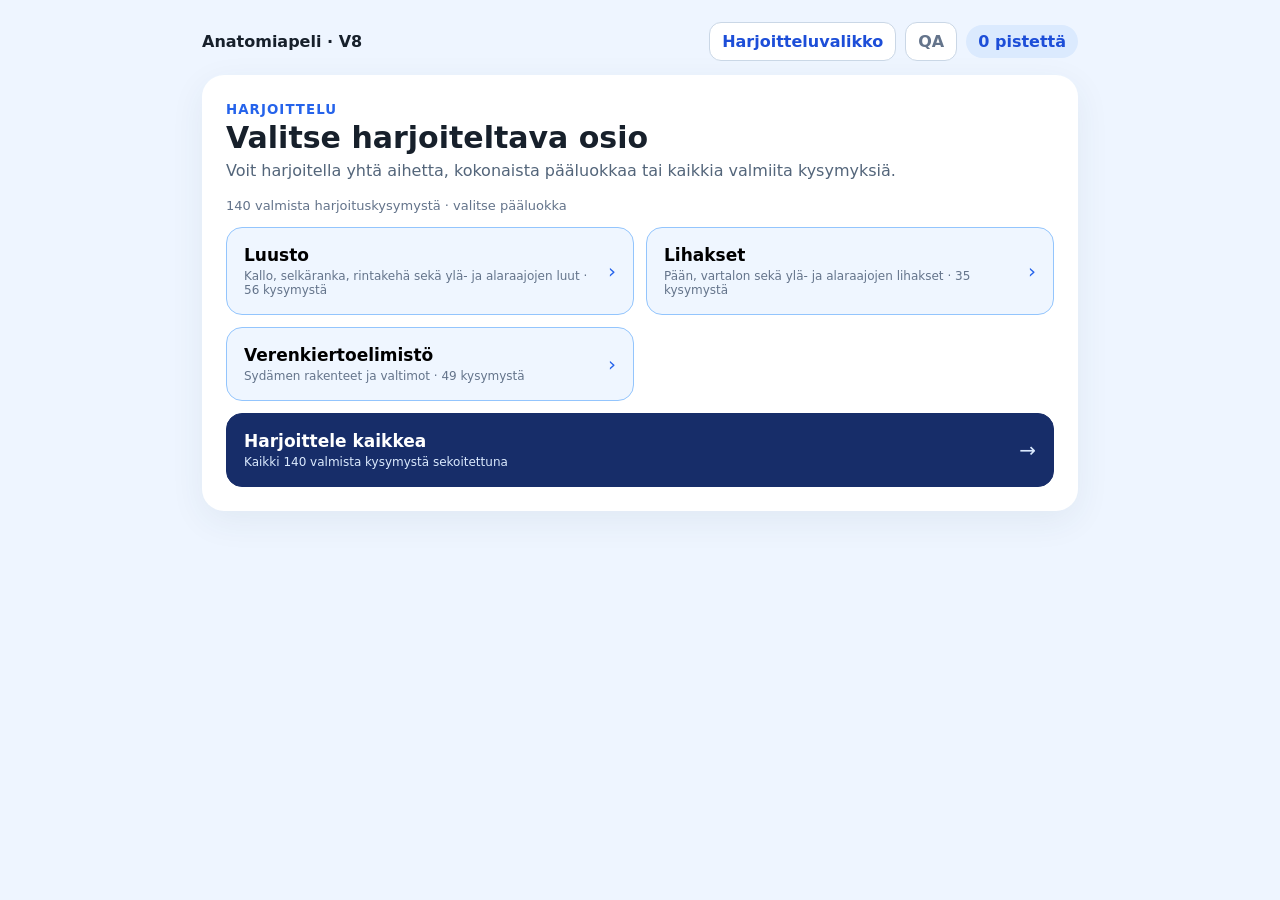
==== index.html @ 7f44dfff "Navigaatio v1 – harjoitteluvalikko ja pääluokat" ====
<!doctype html><html lang="fi"><head><meta charset="utf-8"><meta name="viewport" content="width=device-width,initial-scale=1"><title>Anatomiapeli V8</title><link rel="stylesheet" href="styles.css?v=nav-proto-1"></head><body><main class="shell"><div class="top"><span>Anatomiapeli · V8</span><div class="topActions"><button id="homeBtn" class="qaLink">Harjoitteluvalikko</button><button id="openQa" class="qaLink secondary">QA</button><span class="pill" id="score">0 pistettä</span></div></div>
<section id="studyMenu" class="studyMenu"><div class="menuHead"><div><small>HARJOITTELU</small><h1>Valitse harjoiteltava osio</h1><p>Voit harjoitella yhtä aihetta, kokonaista pääluokkaa tai kaikkia valmiita kysymyksiä.</p></div></div><div id="menuBreadcrumb" class="breadcrumb hidden"></div><div id="studySummary" class="studySummary"></div><div id="studyChoices" class="studyChoices"></div></section>
<section id="qaMenu" class="qaMenu hidden"><h1>QA-tarkastus 🧪</h1><p>Kehitysnäkymä: tarkasta review-kysymykset tai yksittäinen QA-erä.</p><div id="qaSummary" class="qaSummary"></div><div class="qaQuick"><button id="reviewOnly" class="reviewBtn">Näytä vain review-kysymykset</button><button id="allQa">Kaikki QA-kysymykset</button></div><div id="qaBatches" class="qaBatches"></div></section>
<div id="game" class="hidden"><div class="bar"><i id="bar"></i></div><section class="card"><div class="questionMeta"><small id="n"></small><span id="qaTag" class="qaTag hidden"></span></div><h1 id="prompt">Mikä rakenne on merkitty A-nuolella?</h1><p class="sub" id="gameSub">V8 · harjoittelu</p><div class="pic" id="pic"></div><div class="answers" id="answers"></div><div class="feedback" id="feedback"></div><button class="next hidden" id="next">Seuraava kysymys →</button><button class="qaBack hidden" id="qaBack">← QA-valikkoon</button><button class="menuBack" id="menuBack">← Harjoitteluvalikkoon</button><div class="credit" id="credit"></div></section></div></main><div id="dbg" class="debug hidden">Kalibrointi: napauta kohdetta → <b id="coords">x:–, y:–</b><br>koordinaatit kopioituvat leikepöydälle</div><script src="questions.js?v=qa11-6-final"></script><script src="app.js?v=nav-proto-1"></script></body></html>
---- styles.css ----
*{box-sizing:border-box}body{margin:0;font-family:system-ui,-apple-system,sans-serif;background:#eef5ff;color:#17202b}.shell{max-width:920px;margin:auto;padding:22px}.top{display:flex;justify-content:space-between;align-items:center;font-weight:700}.pill{background:#dbeafe;color:#1d4ed8;padding:7px 12px;border-radius:999px}.bar{height:9px;background:#dce4ee;border-radius:9px;overflow:hidden;margin:14px 0}.bar>i{display:block;height:100%;background:#2563eb}.card{background:white;border-radius:22px;padding:22px;box-shadow:0 10px 35px #24405a12}h1{font-size:30px;margin:4px 0}.sub{color:#53657a;margin:0 0 12px}.pic{position:relative;border:1px solid #d7e0ea;border-radius:18px;overflow:hidden;height:min(56vh,560px);background:#fff;display:flex;justify-content:center}.pic img{width:100%;height:100%;object-fit:contain}.overlay{position:absolute;inset:0;width:100%;height:100%;pointer-events:none}.answers{display:grid;grid-template-columns:1fr 1fr;gap:10px;margin-top:14px}.answers button,.next{font:inherit;font-weight:700;border:1px solid #cad7e6;background:#fff;border-radius:14px;padding:15px;text-align:left}.answers button:hover{background:#f5f9ff}.answers .ok{background:#d8fbe5;border-color:#65db94}.answers .bad{background:#ffe0e0;border-color:#ff8c8c}.feedback{min-height:28px;font-weight:700;margin:10px 0}.next{width:100%;text-align:center;background:#172d69;color:white;border:0}.credit{font-size:11px;text-align:center;color:#6b7f96;margin-top:10px}.debug{position:fixed;right:12px;bottom:12px;background:#111827;color:#fff;padding:10px 12px;border-radius:12px;font-size:12px;z-index:5}.debug b{color:#fde68a}.hidden{display:none}@media(max-width:650px){.shell{padding:10px}.card{padding:14px;border-radius:18px}h1{font-size:24px}.answers{grid-template-columns:1fr}.pic{height:48vh}}
.topActions{display:flex;align-items:center;gap:9px}.qaLink,.qaBack,.qaMenu button{font:inherit;font-weight:700;border:1px solid #cad7e6;background:#fff;border-radius:12px;padding:9px 12px;cursor:pointer}.qaLink{color:#1d4ed8}.qaMenu{background:#fff;border-radius:22px;padding:24px;box-shadow:0 10px 35px #24405a12;margin-top:14px}.qaMenu h1{margin-top:0}.qaSummary{display:inline-block;background:#eef2ff;color:#3730a3;padding:8px 12px;border-radius:999px;font-weight:800;margin:4px 0 16px}.qaQuick{display:flex;gap:10px;margin-bottom:14px}.qaQuick .reviewBtn{background:#fff7ed;border-color:#fdba74;color:#9a3412}.qaBatches{display:grid;grid-template-columns:repeat(2,1fr);gap:10px}.qaChoice{display:flex;justify-content:space-between;align-items:center;text-align:left}.qaChoice span{font-size:12px;color:#64748b}.questionMeta{display:flex;justify-content:space-between;align-items:center}.qaTag{font-size:12px;font-weight:800;background:#fff7ed;color:#9a3412;border-radius:999px;padding:5px 9px}.qaBack{width:100%;margin-top:10px;color:#1d4ed8}.hidden{display:none!important}@media(max-width:650px){.topActions{gap:5px}.qaLink{padding:7px 9px;font-size:12px}.qaQuick{flex-direction:column}.qaBatches{grid-template-columns:1fr}.qaChoice{padding:13px!important}}

.croppedAnatomy{width:100%;height:100%;display:block}

.studyMenu{background:#fff;border-radius:22px;padding:24px;box-shadow:0 10px 35px #24405a12;margin-top:14px}.studyMenu h1{margin:2px 0 6px}.menuHead small{font-weight:900;letter-spacing:.08em;color:#2563eb}.menuHead p{color:#53657a;margin:0 0 18px}.studySummary{font-size:13px;color:#64748b;margin-bottom:14px}.studyChoices{display:grid;grid-template-columns:repeat(2,1fr);gap:12px}.studyChoice{font:inherit;border:1px solid #cad7e6;background:#fff;border-radius:16px;padding:17px;text-align:left;cursor:pointer;display:flex;justify-content:space-between;gap:12px;align-items:center}.studyChoice:hover{background:#f5f9ff;border-color:#93b4df}.studyChoice b{display:block;font-size:17px}.studyChoice span{display:block;font-size:12px;color:#64748b;margin-top:4px}.studyChoice .chev{font-size:20px;color:#2563eb}.studyChoice.primary{background:#eff6ff;border-color:#93c5fd}.studyChoice.all{grid-column:1/-1;background:#172d69;color:white;border-color:#172d69}.studyChoice.all span,.studyChoice.all .chev{color:#dbeafe}.breadcrumb{display:flex;align-items:center;gap:8px;margin:12px 0 16px;font-size:13px}.breadcrumb button{font:inherit;border:0;background:none;padding:0;color:#2563eb;font-weight:800;cursor:pointer}.breadcrumb strong{color:#475569}.secondary{color:#64748b}.menuBack{width:100%;margin-top:10px;font:inherit;font-weight:700;border:1px solid #cad7e6;background:#fff;color:#1d4ed8;border-radius:12px;padding:10px;cursor:pointer}.finishActions{display:grid;gap:10px;margin-top:18px}.finishActions button{font:inherit;font-weight:800;border-radius:14px;padding:14px;cursor:pointer}.finishActions .again{background:#172d69;color:white;border:0}.finishActions .home{background:white;color:#1d4ed8;border:1px solid #cad7e6}@media(max-width:650px){.studyMenu{padding:16px}.studyChoices{grid-template-columns:1fr}.studyChoice.all{grid-column:auto}.top{gap:8px}.top>span{font-size:13px}.topActions{flex-wrap:wrap;justify-content:flex-end}}
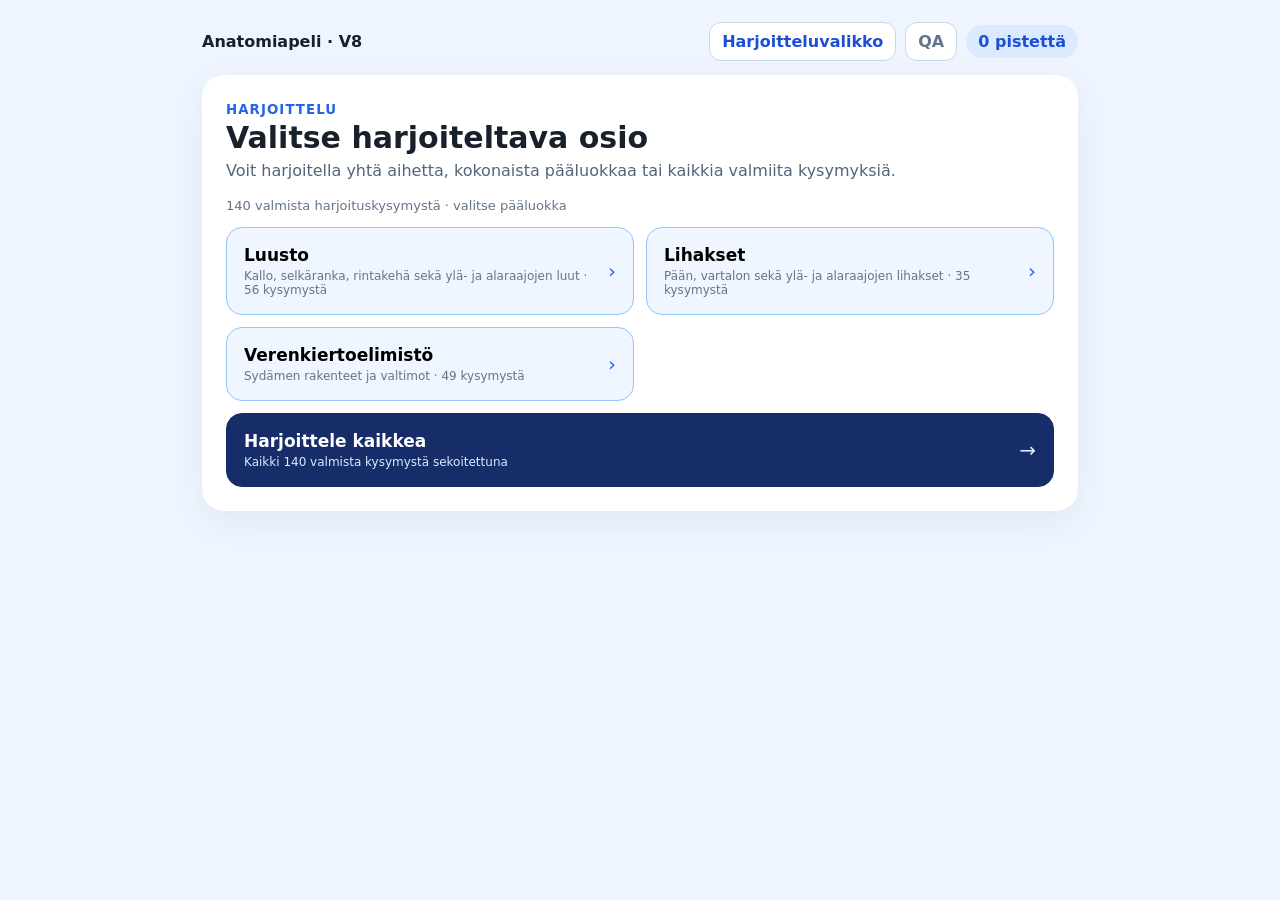
==== commit b88f3c37: "Navigaatio v1.1 – automaattinen dark mode" ====
--- a/index.html
+++ b/index.html
@@ -1,4 +1,4 @@
-<!doctype html><html lang="fi"><head><meta charset="utf-8"><meta name="viewport" content="width=device-width,initial-scale=1"><title>Anatomiapeli V8</title><link rel="stylesheet" href="styles.css?v=nav-proto-1"></head><body><main class="shell"><div class="top"><span>Anatomiapeli · V8</span><div class="topActions"><button id="homeBtn" class="qaLink">Harjoitteluvalikko</button><button id="openQa" class="qaLink secondary">QA</button><span class="pill" id="score">0 pistettä</span></div></div>
+<!doctype html><html lang="fi"><head><meta charset="utf-8"><meta name="viewport" content="width=device-width,initial-scale=1"><title>Anatomiapeli V8</title><link rel="stylesheet" href="styles.css?v=nav-proto-dark-1"></head><body><main class="shell"><div class="top"><span>Anatomiapeli · V8</span><div class="topActions"><button id="homeBtn" class="qaLink">Harjoitteluvalikko</button><button id="openQa" class="qaLink secondary">QA</button><span class="pill" id="score">0 pistettä</span></div></div>
 <section id="studyMenu" class="studyMenu"><div class="menuHead"><div><small>HARJOITTELU</small><h1>Valitse harjoiteltava osio</h1><p>Voit harjoitella yhtä aihetta, kokonaista pääluokkaa tai kaikkia valmiita kysymyksiä.</p></div></div><div id="menuBreadcrumb" class="breadcrumb hidden"></div><div id="studySummary" class="studySummary"></div><div id="studyChoices" class="studyChoices"></div></section>
 <section id="qaMenu" class="qaMenu hidden"><h1>QA-tarkastus 🧪</h1><p>Kehitysnäkymä: tarkasta review-kysymykset tai yksittäinen QA-erä.</p><div id="qaSummary" class="qaSummary"></div><div class="qaQuick"><button id="reviewOnly" class="reviewBtn">Näytä vain review-kysymykset</button><button id="allQa">Kaikki QA-kysymykset</button></div><div id="qaBatches" class="qaBatches"></div></section>
 <div id="game" class="hidden"><div class="bar"><i id="bar"></i></div><section class="card"><div class="questionMeta"><small id="n"></small><span id="qaTag" class="qaTag hidden"></span></div><h1 id="prompt">Mikä rakenne on merkitty A-nuolella?</h1><p class="sub" id="gameSub">V8 · harjoittelu</p><div class="pic" id="pic"></div><div class="answers" id="answers"></div><div class="feedback" id="feedback"></div><button class="next hidden" id="next">Seuraava kysymys →</button><button class="qaBack hidden" id="qaBack">← QA-valikkoon</button><button class="menuBack" id="menuBack">← Harjoitteluvalikkoon</button><div class="credit" id="credit"></div></section></div></main><div id="dbg" class="debug hidden">Kalibrointi: napauta kohdetta → <b id="coords">x:–, y:–</b><br>koordinaatit kopioituvat leikepöydälle</div><script src="questions.js?v=qa11-6-final"></script><script src="app.js?v=nav-proto-1"></script></body></html>
--- a/styles.css
+++ b/styles.css
@@ -4,3 +4,26 @@
 .croppedAnatomy{width:100%;height:100%;display:block}
 
 .studyMenu{background:#fff;border-radius:22px;padding:24px;box-shadow:0 10px 35px #24405a12;margin-top:14px}.studyMenu h1{margin:2px 0 6px}.menuHead small{font-weight:900;letter-spacing:.08em;color:#2563eb}.menuHead p{color:#53657a;margin:0 0 18px}.studySummary{font-size:13px;color:#64748b;margin-bottom:14px}.studyChoices{display:grid;grid-template-columns:repeat(2,1fr);gap:12px}.studyChoice{font:inherit;border:1px solid #cad7e6;background:#fff;border-radius:16px;padding:17px;text-align:left;cursor:pointer;display:flex;justify-content:space-between;gap:12px;align-items:center}.studyChoice:hover{background:#f5f9ff;border-color:#93b4df}.studyChoice b{display:block;font-size:17px}.studyChoice span{display:block;font-size:12px;color:#64748b;margin-top:4px}.studyChoice .chev{font-size:20px;color:#2563eb}.studyChoice.primary{background:#eff6ff;border-color:#93c5fd}.studyChoice.all{grid-column:1/-1;background:#172d69;color:white;border-color:#172d69}.studyChoice.all span,.studyChoice.all .chev{color:#dbeafe}.breadcrumb{display:flex;align-items:center;gap:8px;margin:12px 0 16px;font-size:13px}.breadcrumb button{font:inherit;border:0;background:none;padding:0;color:#2563eb;font-weight:800;cursor:pointer}.breadcrumb strong{color:#475569}.secondary{color:#64748b}.menuBack{width:100%;margin-top:10px;font:inherit;font-weight:700;border:1px solid #cad7e6;background:#fff;color:#1d4ed8;border-radius:12px;padding:10px;cursor:pointer}.finishActions{display:grid;gap:10px;margin-top:18px}.finishActions button{font:inherit;font-weight:800;border-radius:14px;padding:14px;cursor:pointer}.finishActions .again{background:#172d69;color:white;border:0}.finishActions .home{background:white;color:#1d4ed8;border:1px solid #cad7e6}@media(max-width:650px){.studyMenu{padding:16px}.studyChoices{grid-template-columns:1fr}.studyChoice.all{grid-column:auto}.top{gap:8px}.top>span{font-size:13px}.topActions{flex-wrap:wrap;justify-content:flex-end}}
+
+/* Navigaatio v1.1 — tumma tila. Seuraa käyttöjärjestelmän/selaimen väriteemaa. */
+@media (prefers-color-scheme: dark){
+  body{background:#0f172a;color:#e5edf8}
+  .card,.qaMenu,.studyMenu{background:#172033;box-shadow:0 10px 35px #0005}
+  .pill{background:#1e3a5f;color:#bfdbfe}
+  .bar{background:#29364a}.bar>i{background:#60a5fa}
+  .sub,.menuHead p,.studySummary,.studyChoice span,.qaChoice span,.credit{color:#a9b8ca}
+  .pic{background:#f8fafc;border-color:#46566c}
+  .answers button,.qaLink,.qaBack,.qaMenu button,.studyChoice,.menuBack,.finishActions .home{background:#1e293b;color:#e5edf8;border-color:#46566c}
+  .answers button:hover,.studyChoice:hover{background:#263449;border-color:#6b86aa}
+  .answers .ok{background:#123b2b;border-color:#3e9c6a;color:#dcfce7}
+  .answers .bad{background:#4a2027;border-color:#b95c67;color:#fee2e2}
+  .next,.studyChoice.all,.finishActions .again{background:#29478f;color:#fff;border-color:#29478f}
+  .qaLink{color:#93c5fd}.secondary{color:#b7c4d4}
+  .qaSummary{background:#272c55;color:#c7d2fe}
+  .qaQuick .reviewBtn,.qaTag{background:#452d1b;border-color:#9a5c2d;color:#fdba74}
+  .menuHead small,.studyChoice .chev,.breadcrumb button,.menuBack,.finishActions .home{color:#93c5fd}
+  .studyChoice.primary{background:#172c48;border-color:#426b9f}
+  .studyChoice.all span,.studyChoice.all .chev{color:#dbeafe}
+  .breadcrumb strong{color:#c1cbd8}
+  .debug{background:#020617;color:#f8fafc}
+}
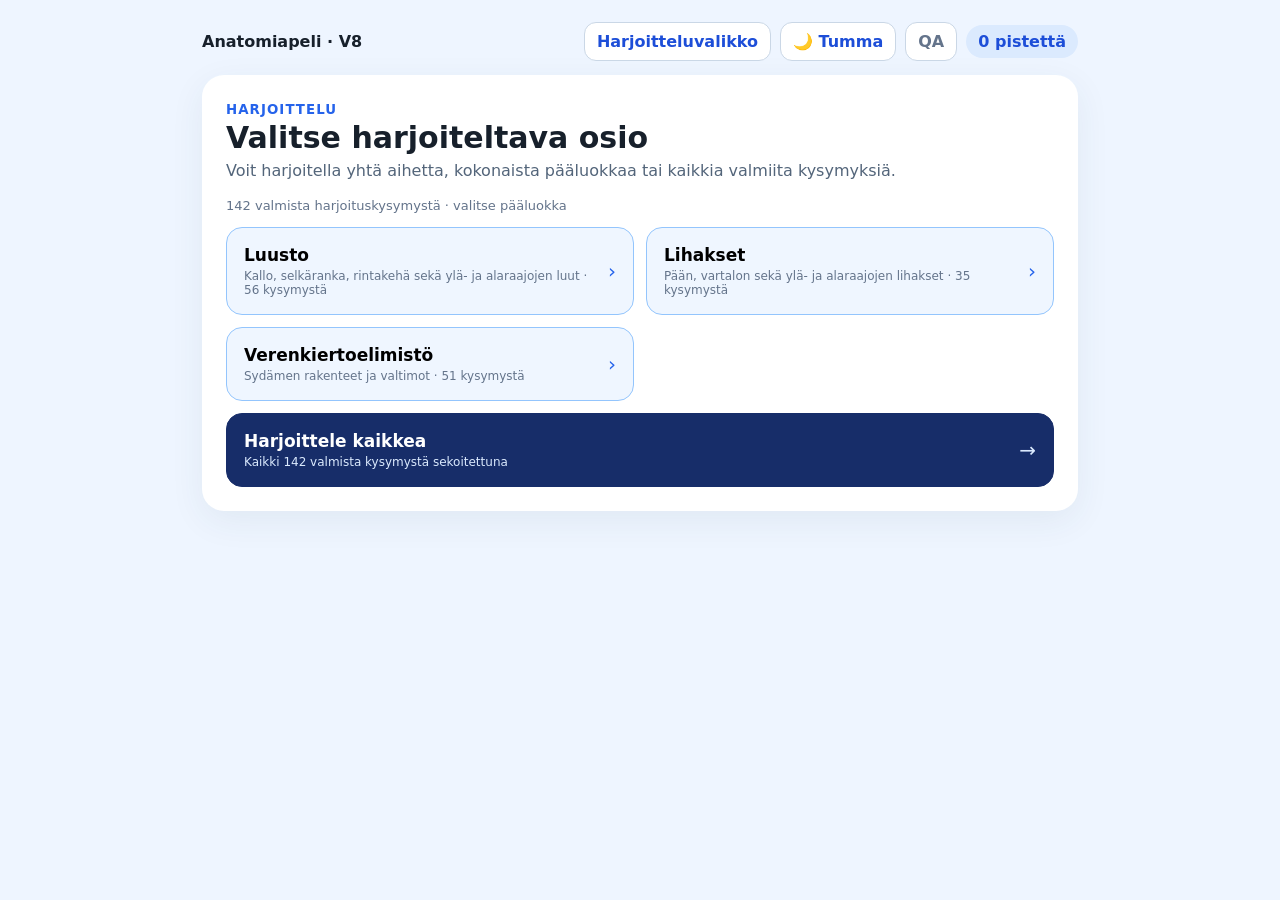
==== commit c2bc2b92: "Navigaatio v1.2 – dark mode -kytkin ja QA11.6 lukitus" ====
--- a/index.html
+++ b/index.html
@@ -1,4 +1,4 @@
-<!doctype html><html lang="fi"><head><meta charset="utf-8"><meta name="viewport" content="width=device-width,initial-scale=1"><title>Anatomiapeli V8</title><link rel="stylesheet" href="styles.css?v=nav-proto-dark-1"></head><body><main class="shell"><div class="top"><span>Anatomiapeli · V8</span><div class="topActions"><button id="homeBtn" class="qaLink">Harjoitteluvalikko</button><button id="openQa" class="qaLink secondary">QA</button><span class="pill" id="score">0 pistettä</span></div></div>
+<!doctype html><html lang="fi"><head><meta charset="utf-8"><meta name="viewport" content="width=device-width,initial-scale=1"><title>Anatomiapeli V8</title><link rel="stylesheet" href="styles.css?v=nav-dark-toggle-1"></head><body><main class="shell"><div class="top"><span>Anatomiapeli · V8</span><div class="topActions"><button id="homeBtn" class="qaLink">Harjoitteluvalikko</button><button id="themeToggle" class="qaLink themeToggle" type="button" aria-pressed="false" title="Vaihda vaalea/tumma tila">🌙 Tumma</button><button id="openQa" class="qaLink secondary">QA</button><span class="pill" id="score">0 pistettä</span></div></div>
 <section id="studyMenu" class="studyMenu"><div class="menuHead"><div><small>HARJOITTELU</small><h1>Valitse harjoiteltava osio</h1><p>Voit harjoitella yhtä aihetta, kokonaista pääluokkaa tai kaikkia valmiita kysymyksiä.</p></div></div><div id="menuBreadcrumb" class="breadcrumb hidden"></div><div id="studySummary" class="studySummary"></div><div id="studyChoices" class="studyChoices"></div></section>
 <section id="qaMenu" class="qaMenu hidden"><h1>QA-tarkastus 🧪</h1><p>Kehitysnäkymä: tarkasta review-kysymykset tai yksittäinen QA-erä.</p><div id="qaSummary" class="qaSummary"></div><div class="qaQuick"><button id="reviewOnly" class="reviewBtn">Näytä vain review-kysymykset</button><button id="allQa">Kaikki QA-kysymykset</button></div><div id="qaBatches" class="qaBatches"></div></section>
-<div id="game" class="hidden"><div class="bar"><i id="bar"></i></div><section class="card"><div class="questionMeta"><small id="n"></small><span id="qaTag" class="qaTag hidden"></span></div><h1 id="prompt">Mikä rakenne on merkitty A-nuolella?</h1><p class="sub" id="gameSub">V8 · harjoittelu</p><div class="pic" id="pic"></div><div class="answers" id="answers"></div><div class="feedback" id="feedback"></div><button class="next hidden" id="next">Seuraava kysymys →</button><button class="qaBack hidden" id="qaBack">← QA-valikkoon</button><button class="menuBack" id="menuBack">← Harjoitteluvalikkoon</button><div class="credit" id="credit"></div></section></div></main><div id="dbg" class="debug hidden">Kalibrointi: napauta kohdetta → <b id="coords">x:–, y:–</b><br>koordinaatit kopioituvat leikepöydälle</div><script src="questions.js?v=qa11-6-final"></script><script src="app.js?v=nav-proto-1"></script></body></html>
+<div id="game" class="hidden"><div class="bar"><i id="bar"></i></div><section class="card"><div class="questionMeta"><small id="n"></small><span id="qaTag" class="qaTag hidden"></span></div><h1 id="prompt">Mikä rakenne on merkitty A-nuolella?</h1><p class="sub" id="gameSub">V8 · harjoittelu</p><div class="pic" id="pic"></div><div class="answers" id="answers"></div><div class="feedback" id="feedback"></div><button class="next hidden" id="next">Seuraava kysymys →</button><button class="qaBack hidden" id="qaBack">← QA-valikkoon</button><button class="menuBack" id="menuBack">← Harjoitteluvalikkoon</button><div class="credit" id="credit"></div></section></div></main><div id="dbg" class="debug hidden">Kalibrointi: napauta kohdetta → <b id="coords">x:–, y:–</b><br>koordinaatit kopioituvat leikepöydälle</div><script src="questions.js?v=qa11-6-locked"></script><script src="app.js?v=nav-dark-toggle-1"></script></body></html>
--- a/styles.css
+++ b/styles.css
@@ -5,25 +5,24 @@
 
 .studyMenu{background:#fff;border-radius:22px;padding:24px;box-shadow:0 10px 35px #24405a12;margin-top:14px}.studyMenu h1{margin:2px 0 6px}.menuHead small{font-weight:900;letter-spacing:.08em;color:#2563eb}.menuHead p{color:#53657a;margin:0 0 18px}.studySummary{font-size:13px;color:#64748b;margin-bottom:14px}.studyChoices{display:grid;grid-template-columns:repeat(2,1fr);gap:12px}.studyChoice{font:inherit;border:1px solid #cad7e6;background:#fff;border-radius:16px;padding:17px;text-align:left;cursor:pointer;display:flex;justify-content:space-between;gap:12px;align-items:center}.studyChoice:hover{background:#f5f9ff;border-color:#93b4df}.studyChoice b{display:block;font-size:17px}.studyChoice span{display:block;font-size:12px;color:#64748b;margin-top:4px}.studyChoice .chev{font-size:20px;color:#2563eb}.studyChoice.primary{background:#eff6ff;border-color:#93c5fd}.studyChoice.all{grid-column:1/-1;background:#172d69;color:white;border-color:#172d69}.studyChoice.all span,.studyChoice.all .chev{color:#dbeafe}.breadcrumb{display:flex;align-items:center;gap:8px;margin:12px 0 16px;font-size:13px}.breadcrumb button{font:inherit;border:0;background:none;padding:0;color:#2563eb;font-weight:800;cursor:pointer}.breadcrumb strong{color:#475569}.secondary{color:#64748b}.menuBack{width:100%;margin-top:10px;font:inherit;font-weight:700;border:1px solid #cad7e6;background:#fff;color:#1d4ed8;border-radius:12px;padding:10px;cursor:pointer}.finishActions{display:grid;gap:10px;margin-top:18px}.finishActions button{font:inherit;font-weight:800;border-radius:14px;padding:14px;cursor:pointer}.finishActions .again{background:#172d69;color:white;border:0}.finishActions .home{background:white;color:#1d4ed8;border:1px solid #cad7e6}@media(max-width:650px){.studyMenu{padding:16px}.studyChoices{grid-template-columns:1fr}.studyChoice.all{grid-column:auto}.top{gap:8px}.top>span{font-size:13px}.topActions{flex-wrap:wrap;justify-content:flex-end}}
 
-/* Navigaatio v1.1 — tumma tila. Seuraa käyttöjärjestelmän/selaimen väriteemaa. */
-@media (prefers-color-scheme: dark){
-  body{background:#0f172a;color:#e5edf8}
-  .card,.qaMenu,.studyMenu{background:#172033;box-shadow:0 10px 35px #0005}
-  .pill{background:#1e3a5f;color:#bfdbfe}
-  .bar{background:#29364a}.bar>i{background:#60a5fa}
-  .sub,.menuHead p,.studySummary,.studyChoice span,.qaChoice span,.credit{color:#a9b8ca}
-  .pic{background:#f8fafc;border-color:#46566c}
-  .answers button,.qaLink,.qaBack,.qaMenu button,.studyChoice,.menuBack,.finishActions .home{background:#1e293b;color:#e5edf8;border-color:#46566c}
-  .answers button:hover,.studyChoice:hover{background:#263449;border-color:#6b86aa}
-  .answers .ok{background:#123b2b;border-color:#3e9c6a;color:#dcfce7}
-  .answers .bad{background:#4a2027;border-color:#b95c67;color:#fee2e2}
-  .next,.studyChoice.all,.finishActions .again{background:#29478f;color:#fff;border-color:#29478f}
-  .qaLink{color:#93c5fd}.secondary{color:#b7c4d4}
-  .qaSummary{background:#272c55;color:#c7d2fe}
-  .qaQuick .reviewBtn,.qaTag{background:#452d1b;border-color:#9a5c2d;color:#fdba74}
-  .menuHead small,.studyChoice .chev,.breadcrumb button,.menuBack,.finishActions .home{color:#93c5fd}
-  .studyChoice.primary{background:#172c48;border-color:#426b9f}
-  .studyChoice.all span,.studyChoice.all .chev{color:#dbeafe}
-  .breadcrumb strong{color:#c1cbd8}
-  .debug{background:#020617;color:#f8fafc}
-}
+/* Navigaatio v1.2 — vapaaehtoinen tumma tila. Valinta tallennetaan selaimeen. */
+.themeToggle{min-width:108px}
+body.dark-mode{background:#0f172a;color:#e5edf8}
+body.dark-mode .card,body.dark-mode .qaMenu,body.dark-mode .studyMenu{background:#172033;box-shadow:0 10px 35px #0005}
+body.dark-mode .pill{background:#1e3a5f;color:#bfdbfe}
+body.dark-mode .bar{background:#29364a}body.dark-mode .bar>i{background:#60a5fa}
+body.dark-mode .sub,body.dark-mode .menuHead p,body.dark-mode .studySummary,body.dark-mode .studyChoice span,body.dark-mode .qaChoice span,body.dark-mode .credit{color:#a9b8ca}
+body.dark-mode .pic{background:#f8fafc;border-color:#46566c}
+body.dark-mode .answers button,body.dark-mode .qaLink,body.dark-mode .qaBack,body.dark-mode .qaMenu button,body.dark-mode .studyChoice,body.dark-mode .menuBack,body.dark-mode .finishActions .home{background:#1e293b;color:#e5edf8;border-color:#46566c}
+body.dark-mode .answers button:hover,body.dark-mode .studyChoice:hover{background:#263449;border-color:#6b86aa}
+body.dark-mode .answers .ok{background:#123b2b;border-color:#3e9c6a;color:#dcfce7}
+body.dark-mode .answers .bad{background:#4a2027;border-color:#b95c67;color:#fee2e2}
+body.dark-mode .next,body.dark-mode .studyChoice.all,body.dark-mode .finishActions .again{background:#29478f;color:#fff;border-color:#29478f}
+body.dark-mode .qaLink{color:#93c5fd}body.dark-mode .secondary{color:#b7c4d4}
+body.dark-mode .qaSummary{background:#272c55;color:#c7d2fe}
+body.dark-mode .qaQuick .reviewBtn,body.dark-mode .qaTag{background:#452d1b;border-color:#9a5c2d;color:#fdba74}
+body.dark-mode .menuHead small,body.dark-mode .studyChoice .chev,body.dark-mode .breadcrumb button,body.dark-mode .menuBack,body.dark-mode .finishActions .home{color:#93c5fd}
+body.dark-mode .studyChoice.primary{background:#172c48;border-color:#426b9f}
+body.dark-mode .studyChoice.all span,body.dark-mode .studyChoice.all .chev{color:#dbeafe}
+body.dark-mode .breadcrumb strong{color:#c1cbd8}
+body.dark-mode .debug{background:#020617;color:#f8fafc}
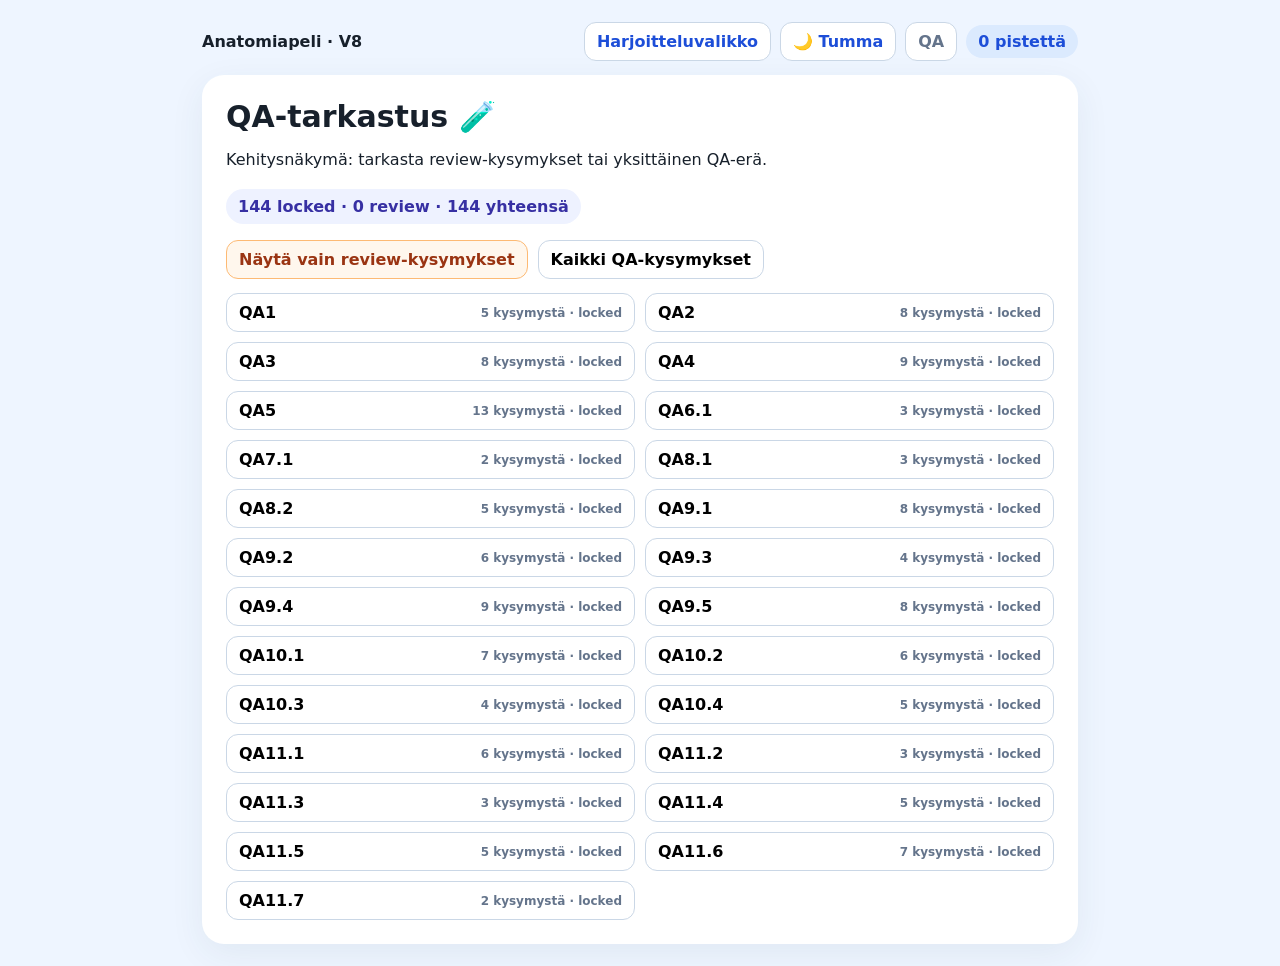
==== commit d88406db: "QA11.7 – keuhkoverenkierron valtimot lukittu" ====
--- a/index.html
+++ b/index.html
@@ -1,4 +1,4 @@
-<!doctype html><html lang="fi"><head><meta charset="utf-8"><meta name="viewport" content="width=device-width,initial-scale=1"><title>Anatomiapeli V8</title><link rel="stylesheet" href="styles.css?v=nav-dark-toggle-1"></head><body><main class="shell"><div class="top"><span>Anatomiapeli · V8</span><div class="topActions"><button id="homeBtn" class="qaLink">Harjoitteluvalikko</button><button id="themeToggle" class="qaLink themeToggle" type="button" aria-pressed="false" title="Vaihda vaalea/tumma tila">🌙 Tumma</button><button id="openQa" class="qaLink secondary">QA</button><span class="pill" id="score">0 pistettä</span></div></div>
+<!doctype html><html lang="fi"><head><meta charset="utf-8"><meta name="viewport" content="width=device-width,initial-scale=1"><title>Anatomiapeli V8 – QA11.7 DEV</title><link rel="stylesheet" href="styles.css?v=nav-dark-toggle-1"></head><body><main class="shell"><div class="top"><span>Anatomiapeli · V8</span><div class="topActions"><button id="homeBtn" class="qaLink">Harjoitteluvalikko</button><button id="themeToggle" class="qaLink themeToggle" type="button" aria-pressed="false" title="Vaihda vaalea/tumma tila">🌙 Tumma</button><button id="openQa" class="qaLink secondary">QA</button><span class="pill" id="score">0 pistettä</span></div></div>
 <section id="studyMenu" class="studyMenu"><div class="menuHead"><div><small>HARJOITTELU</small><h1>Valitse harjoiteltava osio</h1><p>Voit harjoitella yhtä aihetta, kokonaista pääluokkaa tai kaikkia valmiita kysymyksiä.</p></div></div><div id="menuBreadcrumb" class="breadcrumb hidden"></div><div id="studySummary" class="studySummary"></div><div id="studyChoices" class="studyChoices"></div></section>
 <section id="qaMenu" class="qaMenu hidden"><h1>QA-tarkastus 🧪</h1><p>Kehitysnäkymä: tarkasta review-kysymykset tai yksittäinen QA-erä.</p><div id="qaSummary" class="qaSummary"></div><div class="qaQuick"><button id="reviewOnly" class="reviewBtn">Näytä vain review-kysymykset</button><button id="allQa">Kaikki QA-kysymykset</button></div><div id="qaBatches" class="qaBatches"></div></section>
 <div id="game" class="hidden"><div class="bar"><i id="bar"></i></div><section class="card"><div class="questionMeta"><small id="n"></small><span id="qaTag" class="qaTag hidden"></span></div><h1 id="prompt">Mikä rakenne on merkitty A-nuolella?</h1><p class="sub" id="gameSub">V8 · harjoittelu</p><div class="pic" id="pic"></div><div class="answers" id="answers"></div><div class="feedback" id="feedback"></div><button class="next hidden" id="next">Seuraava kysymys →</button><button class="qaBack hidden" id="qaBack">← QA-valikkoon</button><button class="menuBack" id="menuBack">← Harjoitteluvalikkoon</button><div class="credit" id="credit"></div></section></div></main><div id="dbg" class="debug hidden">Kalibrointi: napauta kohdetta → <b id="coords">x:–, y:–</b><br>koordinaatit kopioituvat leikepöydälle</div><script src="questions.js?v=qa11-6-locked"></script><script src="app.js?v=nav-dark-toggle-1"></script></body></html>
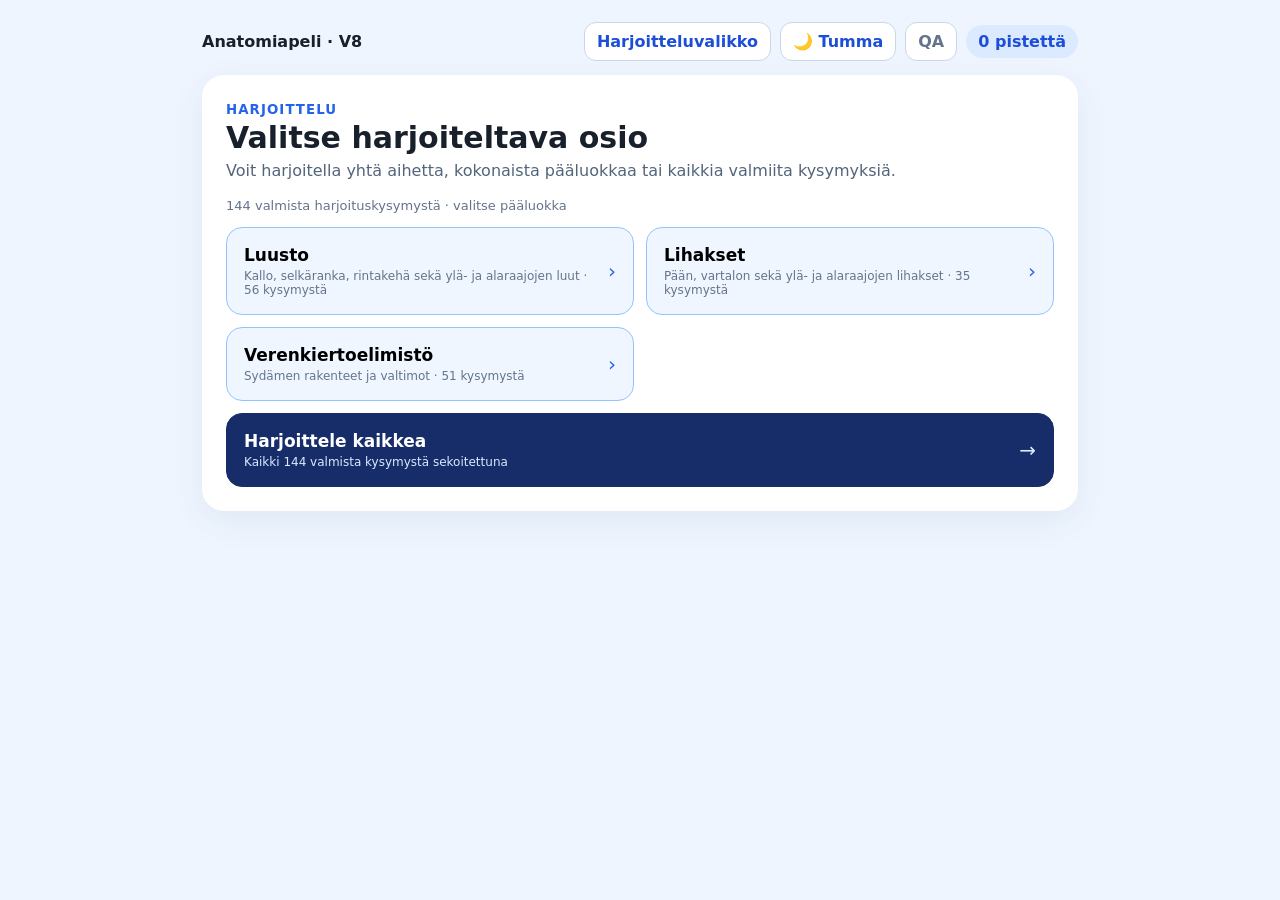
==== commit 4658e897: "Palauta harjoitteluvalikko QA11.7-julkaisun jälkeen" ====
--- a/index.html
+++ b/index.html
@@ -1,4 +1,4 @@
-<!doctype html><html lang="fi"><head><meta charset="utf-8"><meta name="viewport" content="width=device-width,initial-scale=1"><title>Anatomiapeli V8 – QA11.7 DEV</title><link rel="stylesheet" href="styles.css?v=nav-dark-toggle-1"></head><body><main class="shell"><div class="top"><span>Anatomiapeli · V8</span><div class="topActions"><button id="homeBtn" class="qaLink">Harjoitteluvalikko</button><button id="themeToggle" class="qaLink themeToggle" type="button" aria-pressed="false" title="Vaihda vaalea/tumma tila">🌙 Tumma</button><button id="openQa" class="qaLink secondary">QA</button><span class="pill" id="score">0 pistettä</span></div></div>
+<!doctype html><html lang="fi"><head><meta charset="utf-8"><meta name="viewport" content="width=device-width,initial-scale=1"><title>Anatomiapeli V8</title><link rel="stylesheet" href="styles.css?v=nav-dark-toggle-1"></head><body><main class="shell"><div class="top"><span>Anatomiapeli · V8</span><div class="topActions"><button id="homeBtn" class="qaLink">Harjoitteluvalikko</button><button id="themeToggle" class="qaLink themeToggle" type="button" aria-pressed="false" title="Vaihda vaalea/tumma tila">🌙 Tumma</button><button id="openQa" class="qaLink secondary">QA</button><span class="pill" id="score">0 pistettä</span></div></div>
 <section id="studyMenu" class="studyMenu"><div class="menuHead"><div><small>HARJOITTELU</small><h1>Valitse harjoiteltava osio</h1><p>Voit harjoitella yhtä aihetta, kokonaista pääluokkaa tai kaikkia valmiita kysymyksiä.</p></div></div><div id="menuBreadcrumb" class="breadcrumb hidden"></div><div id="studySummary" class="studySummary"></div><div id="studyChoices" class="studyChoices"></div></section>
 <section id="qaMenu" class="qaMenu hidden"><h1>QA-tarkastus 🧪</h1><p>Kehitysnäkymä: tarkasta review-kysymykset tai yksittäinen QA-erä.</p><div id="qaSummary" class="qaSummary"></div><div class="qaQuick"><button id="reviewOnly" class="reviewBtn">Näytä vain review-kysymykset</button><button id="allQa">Kaikki QA-kysymykset</button></div><div id="qaBatches" class="qaBatches"></div></section>
-<div id="game" class="hidden"><div class="bar"><i id="bar"></i></div><section class="card"><div class="questionMeta"><small id="n"></small><span id="qaTag" class="qaTag hidden"></span></div><h1 id="prompt">Mikä rakenne on merkitty A-nuolella?</h1><p class="sub" id="gameSub">V8 · harjoittelu</p><div class="pic" id="pic"></div><div class="answers" id="answers"></div><div class="feedback" id="feedback"></div><button class="next hidden" id="next">Seuraava kysymys →</button><button class="qaBack hidden" id="qaBack">← QA-valikkoon</button><button class="menuBack" id="menuBack">← Harjoitteluvalikkoon</button><div class="credit" id="credit"></div></section></div></main><div id="dbg" class="debug hidden">Kalibrointi: napauta kohdetta → <b id="coords">x:–, y:–</b><br>koordinaatit kopioituvat leikepöydälle</div><script src="questions.js?v=qa11-6-locked"></script><script src="app.js?v=nav-dark-toggle-1"></script></body></html>
+<div id="game" class="hidden"><div class="bar"><i id="bar"></i></div><section class="card"><div class="questionMeta"><small id="n"></small><span id="qaTag" class="qaTag hidden"></span></div><h1 id="prompt">Mikä rakenne on merkitty A-nuolella?</h1><p class="sub" id="gameSub">V8 · harjoittelu</p><div class="pic" id="pic"></div><div class="answers" id="answers"></div><div class="feedback" id="feedback"></div><button class="next hidden" id="next">Seuraava kysymys →</button><button class="qaBack hidden" id="qaBack">← QA-valikkoon</button><button class="menuBack" id="menuBack">← Harjoitteluvalikkoon</button><div class="credit" id="credit"></div></section></div></main><div id="dbg" class="debug hidden">Kalibrointi: napauta kohdetta → <b id="coords">x:–, y:–</b><br>koordinaatit kopioituvat leikepöydälle</div><script src="questions.js?v=qa11-7-locked"></script><script src="app.js?v=nav-dark-toggle-1"></script></body></html>
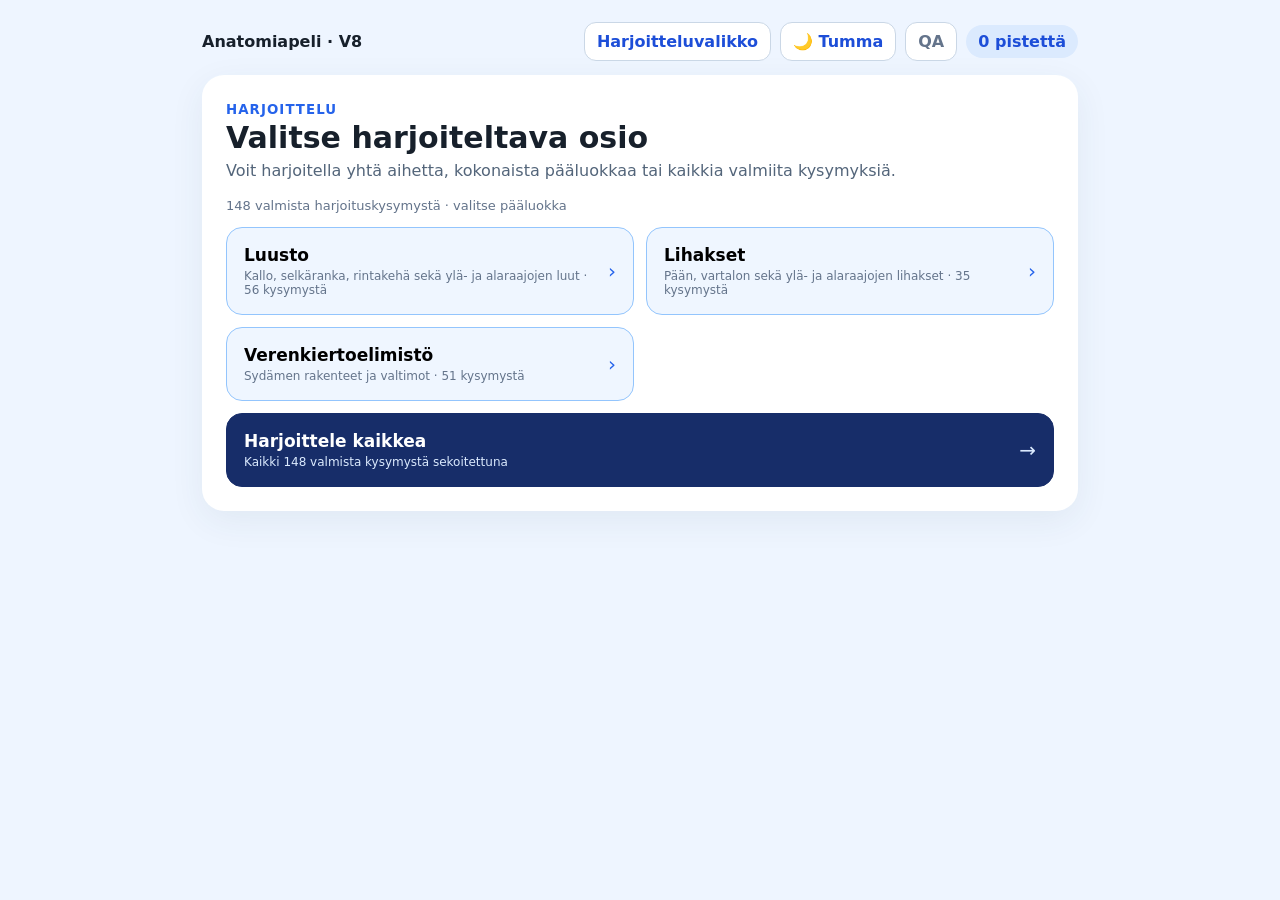
==== commit 5eae4e64: "QA12.1 – suuret keskeiset laskimot lukittu" ====
--- a/index.html
+++ b/index.html
@@ -1,4 +1,4 @@
 <!doctype html><html lang="fi"><head><meta charset="utf-8"><meta name="viewport" content="width=device-width,initial-scale=1"><title>Anatomiapeli V8</title><link rel="stylesheet" href="styles.css?v=nav-dark-toggle-1"></head><body><main class="shell"><div class="top"><span>Anatomiapeli · V8</span><div class="topActions"><button id="homeBtn" class="qaLink">Harjoitteluvalikko</button><button id="themeToggle" class="qaLink themeToggle" type="button" aria-pressed="false" title="Vaihda vaalea/tumma tila">🌙 Tumma</button><button id="openQa" class="qaLink secondary">QA</button><span class="pill" id="score">0 pistettä</span></div></div>
 <section id="studyMenu" class="studyMenu"><div class="menuHead"><div><small>HARJOITTELU</small><h1>Valitse harjoiteltava osio</h1><p>Voit harjoitella yhtä aihetta, kokonaista pääluokkaa tai kaikkia valmiita kysymyksiä.</p></div></div><div id="menuBreadcrumb" class="breadcrumb hidden"></div><div id="studySummary" class="studySummary"></div><div id="studyChoices" class="studyChoices"></div></section>
 <section id="qaMenu" class="qaMenu hidden"><h1>QA-tarkastus 🧪</h1><p>Kehitysnäkymä: tarkasta review-kysymykset tai yksittäinen QA-erä.</p><div id="qaSummary" class="qaSummary"></div><div class="qaQuick"><button id="reviewOnly" class="reviewBtn">Näytä vain review-kysymykset</button><button id="allQa">Kaikki QA-kysymykset</button></div><div id="qaBatches" class="qaBatches"></div></section>
-<div id="game" class="hidden"><div class="bar"><i id="bar"></i></div><section class="card"><div class="questionMeta"><small id="n"></small><span id="qaTag" class="qaTag hidden"></span></div><h1 id="prompt">Mikä rakenne on merkitty A-nuolella?</h1><p class="sub" id="gameSub">V8 · harjoittelu</p><div class="pic" id="pic"></div><div class="answers" id="answers"></div><div class="feedback" id="feedback"></div><button class="next hidden" id="next">Seuraava kysymys →</button><button class="qaBack hidden" id="qaBack">← QA-valikkoon</button><button class="menuBack" id="menuBack">← Harjoitteluvalikkoon</button><div class="credit" id="credit"></div></section></div></main><div id="dbg" class="debug hidden">Kalibrointi: napauta kohdetta → <b id="coords">x:–, y:–</b><br>koordinaatit kopioituvat leikepöydälle</div><script src="questions.js?v=qa11-7-locked"></script><script src="app.js?v=nav-dark-toggle-1"></script></body></html>
+<div id="game" class="hidden"><div class="bar"><i id="bar"></i></div><section class="card"><div class="questionMeta"><small id="n"></small><span id="qaTag" class="qaTag hidden"></span></div><h1 id="prompt">Mikä rakenne on merkitty A-nuolella?</h1><p class="sub" id="gameSub">V8 · harjoittelu</p><div class="pic" id="pic"></div><div class="answers" id="answers"></div><div class="feedback" id="feedback"></div><button class="next hidden" id="next">Seuraava kysymys →</button><button class="qaBack hidden" id="qaBack">← QA-valikkoon</button><button class="menuBack" id="menuBack">← Harjoitteluvalikkoon</button><div class="credit" id="credit"></div></section></div></main><div id="dbg" class="debug hidden">Kalibrointi: napauta kohdetta → <b id="coords">x:–, y:–</b><br>koordinaatit kopioituvat leikepöydälle</div><script src="questions.js?v=qa12-1-fix4"></script><script src="app.js?v=nav-dark-toggle-1"></script></body></html>
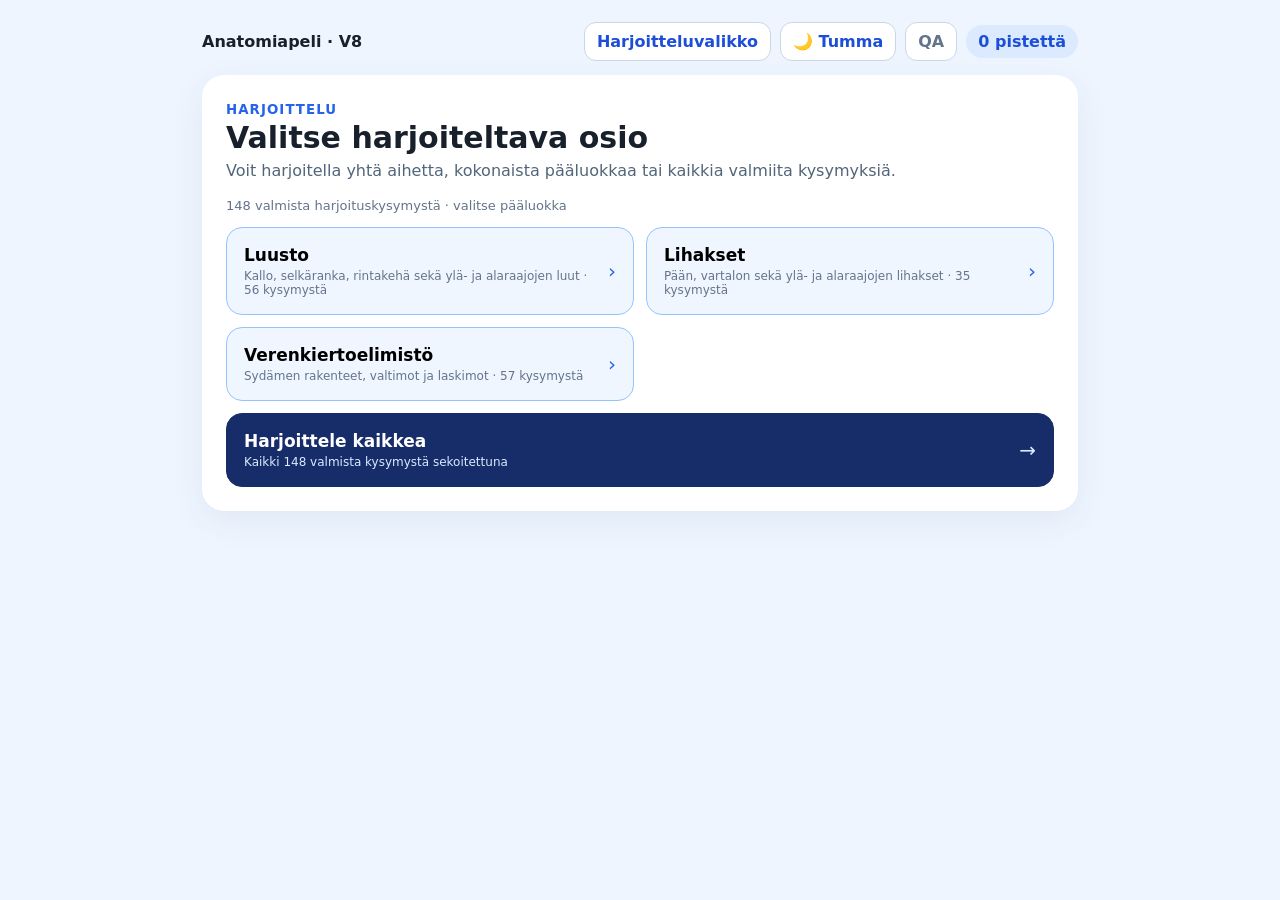
==== commit a39ff06d: "Korjaa verenkiertoelimistön harjoitteluvalikko" ====
--- a/index.html
+++ b/index.html
@@ -1,4 +1,4 @@
 <!doctype html><html lang="fi"><head><meta charset="utf-8"><meta name="viewport" content="width=device-width,initial-scale=1"><title>Anatomiapeli V8</title><link rel="stylesheet" href="styles.css?v=nav-dark-toggle-1"></head><body><main class="shell"><div class="top"><span>Anatomiapeli · V8</span><div class="topActions"><button id="homeBtn" class="qaLink">Harjoitteluvalikko</button><button id="themeToggle" class="qaLink themeToggle" type="button" aria-pressed="false" title="Vaihda vaalea/tumma tila">🌙 Tumma</button><button id="openQa" class="qaLink secondary">QA</button><span class="pill" id="score">0 pistettä</span></div></div>
 <section id="studyMenu" class="studyMenu"><div class="menuHead"><div><small>HARJOITTELU</small><h1>Valitse harjoiteltava osio</h1><p>Voit harjoitella yhtä aihetta, kokonaista pääluokkaa tai kaikkia valmiita kysymyksiä.</p></div></div><div id="menuBreadcrumb" class="breadcrumb hidden"></div><div id="studySummary" class="studySummary"></div><div id="studyChoices" class="studyChoices"></div></section>
 <section id="qaMenu" class="qaMenu hidden"><h1>QA-tarkastus 🧪</h1><p>Kehitysnäkymä: tarkasta review-kysymykset tai yksittäinen QA-erä.</p><div id="qaSummary" class="qaSummary"></div><div class="qaQuick"><button id="reviewOnly" class="reviewBtn">Näytä vain review-kysymykset</button><button id="allQa">Kaikki QA-kysymykset</button></div><div id="qaBatches" class="qaBatches"></div></section>
-<div id="game" class="hidden"><div class="bar"><i id="bar"></i></div><section class="card"><div class="questionMeta"><small id="n"></small><span id="qaTag" class="qaTag hidden"></span></div><h1 id="prompt">Mikä rakenne on merkitty A-nuolella?</h1><p class="sub" id="gameSub">V8 · harjoittelu</p><div class="pic" id="pic"></div><div class="answers" id="answers"></div><div class="feedback" id="feedback"></div><button class="next hidden" id="next">Seuraava kysymys →</button><button class="qaBack hidden" id="qaBack">← QA-valikkoon</button><button class="menuBack" id="menuBack">← Harjoitteluvalikkoon</button><div class="credit" id="credit"></div></section></div></main><div id="dbg" class="debug hidden">Kalibrointi: napauta kohdetta → <b id="coords">x:–, y:–</b><br>koordinaatit kopioituvat leikepöydälle</div><script src="questions.js?v=qa12-1-fix4"></script><script src="app.js?v=nav-dark-toggle-1"></script></body></html>
+<div id="game" class="hidden"><div class="bar"><i id="bar"></i></div><section class="card"><div class="questionMeta"><small id="n"></small><span id="qaTag" class="qaTag hidden"></span></div><h1 id="prompt">Mikä rakenne on merkitty A-nuolella?</h1><p class="sub" id="gameSub">V8 · harjoittelu</p><div class="pic" id="pic"></div><div class="answers" id="answers"></div><div class="feedback" id="feedback"></div><button class="next hidden" id="next">Seuraava kysymys →</button><button class="qaBack hidden" id="qaBack">← QA-valikkoon</button><button class="menuBack" id="menuBack">← Harjoitteluvalikkoon</button><div class="credit" id="credit"></div></section></div></main><div id="dbg" class="debug hidden">Kalibrointi: napauta kohdetta → <b id="coords">x:–, y:–</b><br>koordinaatit kopioituvat leikepöydälle</div><script src="questions.js?v=qa12-1-fix4"></script><script src="app.js?v=qa12-1-nav-hotfix-1"></script></body></html>
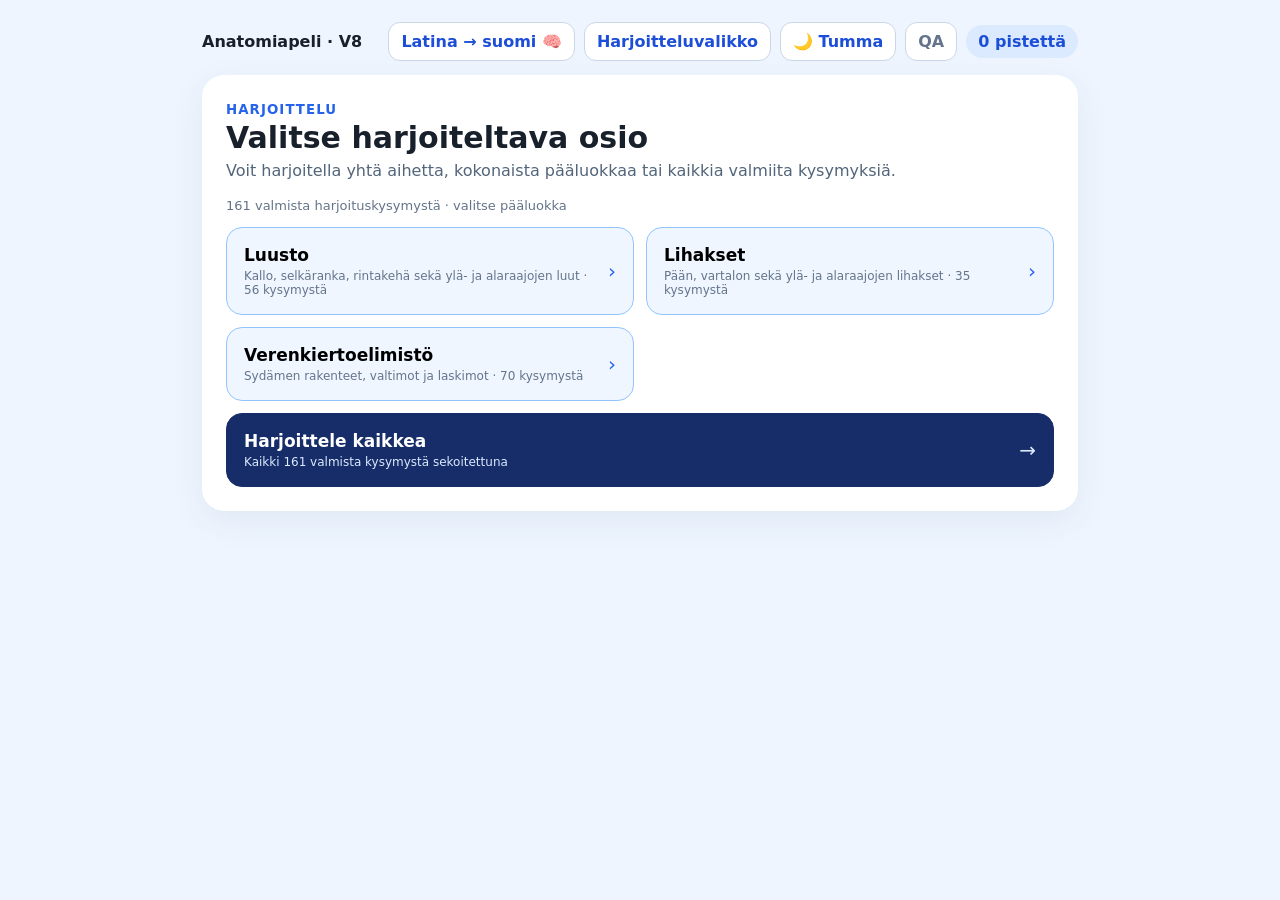
==== commit be78d288: "feat: add Latin-to-Finnish anatomy quiz mode" ====
--- a/index.html
+++ b/index.html
@@ -1,4 +1,4 @@
-<!doctype html><html lang="fi"><head><meta charset="utf-8"><meta name="viewport" content="width=device-width,initial-scale=1"><title>Anatomiapeli V8</title><link rel="stylesheet" href="styles.css?v=nav-dark-toggle-1"></head><body><main class="shell"><div class="top"><span>Anatomiapeli · V8</span><div class="topActions"><button id="homeBtn" class="qaLink">Harjoitteluvalikko</button><button id="themeToggle" class="qaLink themeToggle" type="button" aria-pressed="false" title="Vaihda vaalea/tumma tila">🌙 Tumma</button><button id="openQa" class="qaLink secondary">QA</button><span class="pill" id="score">0 pistettä</span></div></div>
+<!doctype html><html lang="fi"><head><meta charset="utf-8"><meta name="viewport" content="width=device-width,initial-scale=1"><title>Anatomiapeli V8</title><link rel="stylesheet" href="styles.css?v=nav-dark-toggle-1"></head><body><main class="shell"><div class="top"><span>Anatomiapeli · V8</span><div class="topActions"><a class="qaLink" href="latina.html" style="text-decoration:none">Latina → suomi 🧠</a><button id="homeBtn" class="qaLink">Harjoitteluvalikko</button><button id="themeToggle" class="qaLink themeToggle" type="button" aria-pressed="false" title="Vaihda vaalea/tumma tila">🌙 Tumma</button><button id="openQa" class="qaLink secondary">QA</button><span class="pill" id="score">0 pistettä</span></div></div>
 <section id="studyMenu" class="studyMenu"><div class="menuHead"><div><small>HARJOITTELU</small><h1>Valitse harjoiteltava osio</h1><p>Voit harjoitella yhtä aihetta, kokonaista pääluokkaa tai kaikkia valmiita kysymyksiä.</p></div></div><div id="menuBreadcrumb" class="breadcrumb hidden"></div><div id="studySummary" class="studySummary"></div><div id="studyChoices" class="studyChoices"></div></section>
 <section id="qaMenu" class="qaMenu hidden"><h1>QA-tarkastus 🧪</h1><p>Kehitysnäkymä: tarkasta review-kysymykset tai yksittäinen QA-erä.</p><div id="qaSummary" class="qaSummary"></div><div class="qaQuick"><button id="reviewOnly" class="reviewBtn">Näytä vain review-kysymykset</button><button id="allQa">Kaikki QA-kysymykset</button></div><div id="qaBatches" class="qaBatches"></div></section>
 <div id="game" class="hidden"><div class="bar"><i id="bar"></i></div><section class="card"><div class="questionMeta"><small id="n"></small><span id="qaTag" class="qaTag hidden"></span></div><h1 id="prompt">Mikä rakenne on merkitty A-nuolella?</h1><p class="sub" id="gameSub">V8 · harjoittelu</p><div class="pic" id="pic"></div><div class="answers" id="answers"></div><div class="feedback" id="feedback"></div><button class="next hidden" id="next">Seuraava kysymys →</button><button class="qaBack hidden" id="qaBack">← QA-valikkoon</button><button class="menuBack" id="menuBack">← Harjoitteluvalikkoon</button><div class="credit" id="credit"></div></section></div></main><div id="dbg" class="debug hidden">Kalibrointi: napauta kohdetta → <b id="coords">x:–, y:–</b><br>koordinaatit kopioituvat leikepöydälle</div><script src="questions.js?v=qa12-1-fix4"></script><script src="app.js?v=qa12-1-nav-hotfix-1"></script></body></html>
